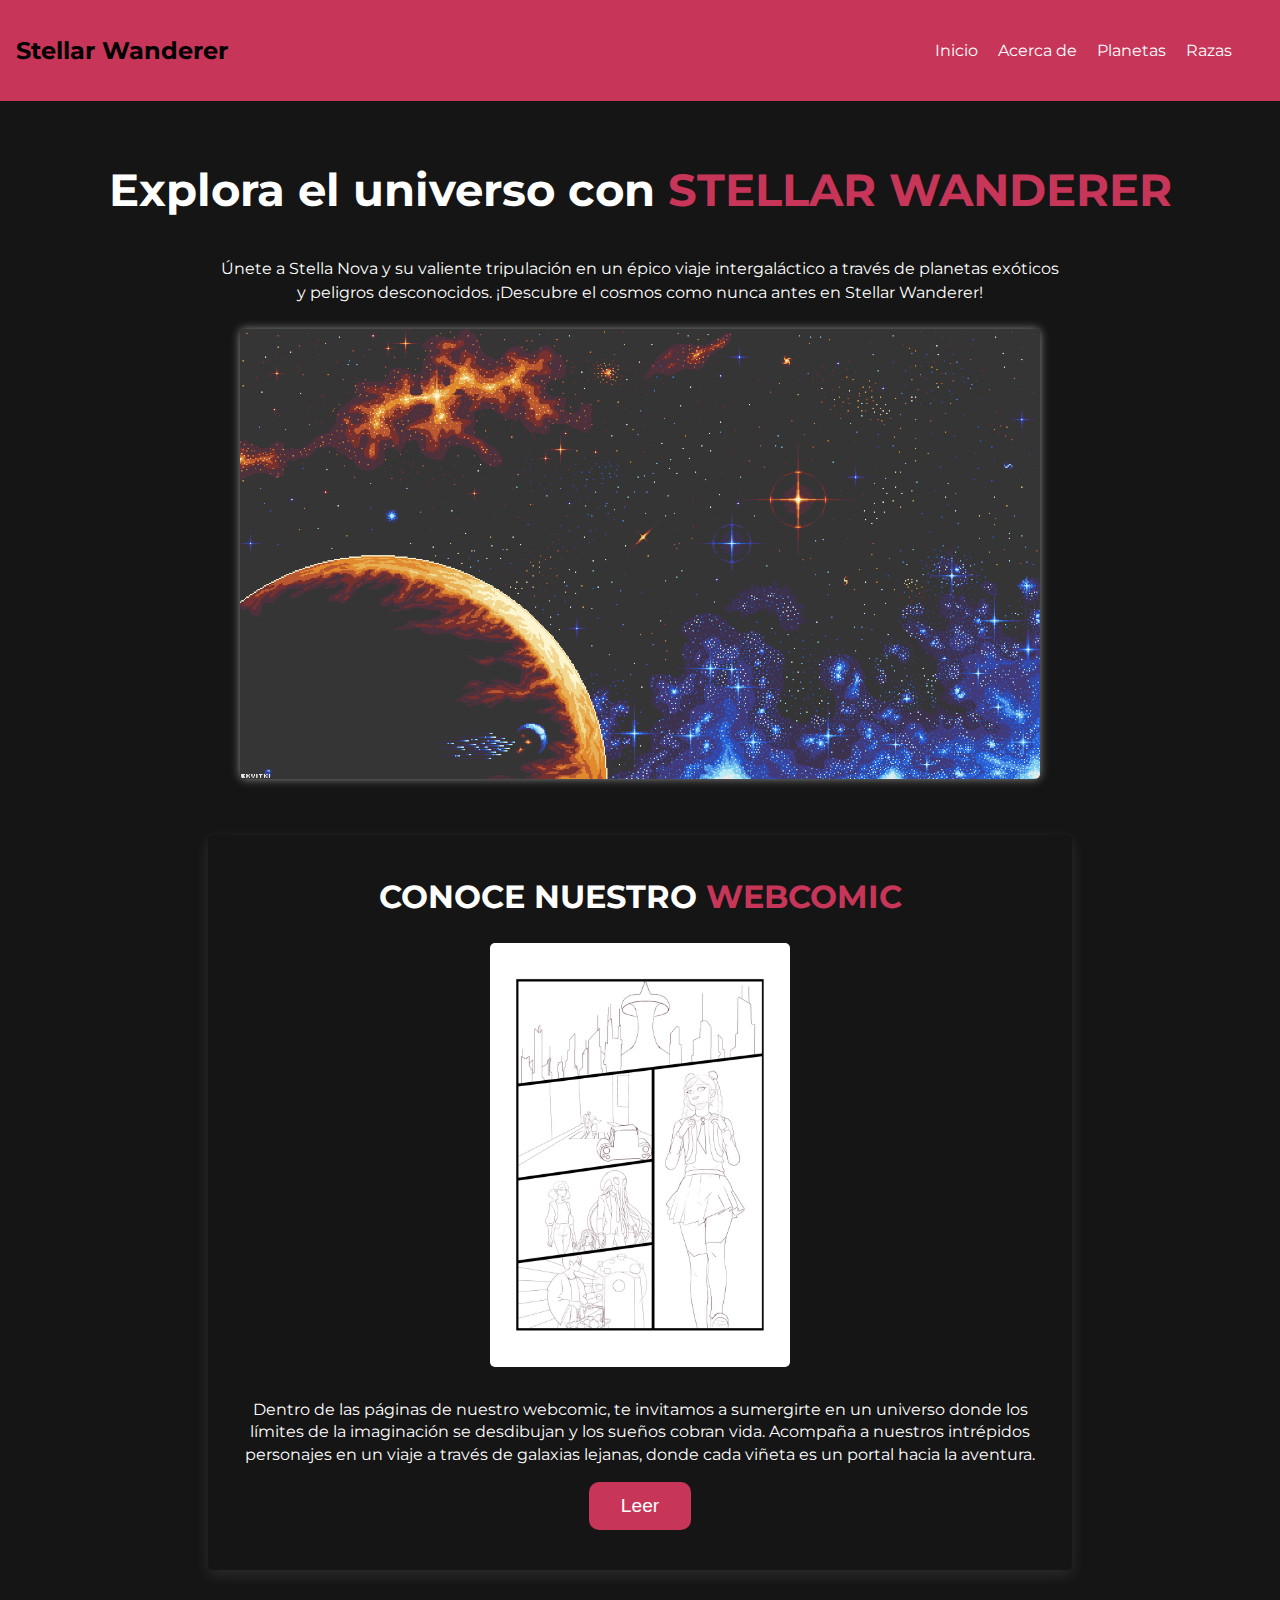
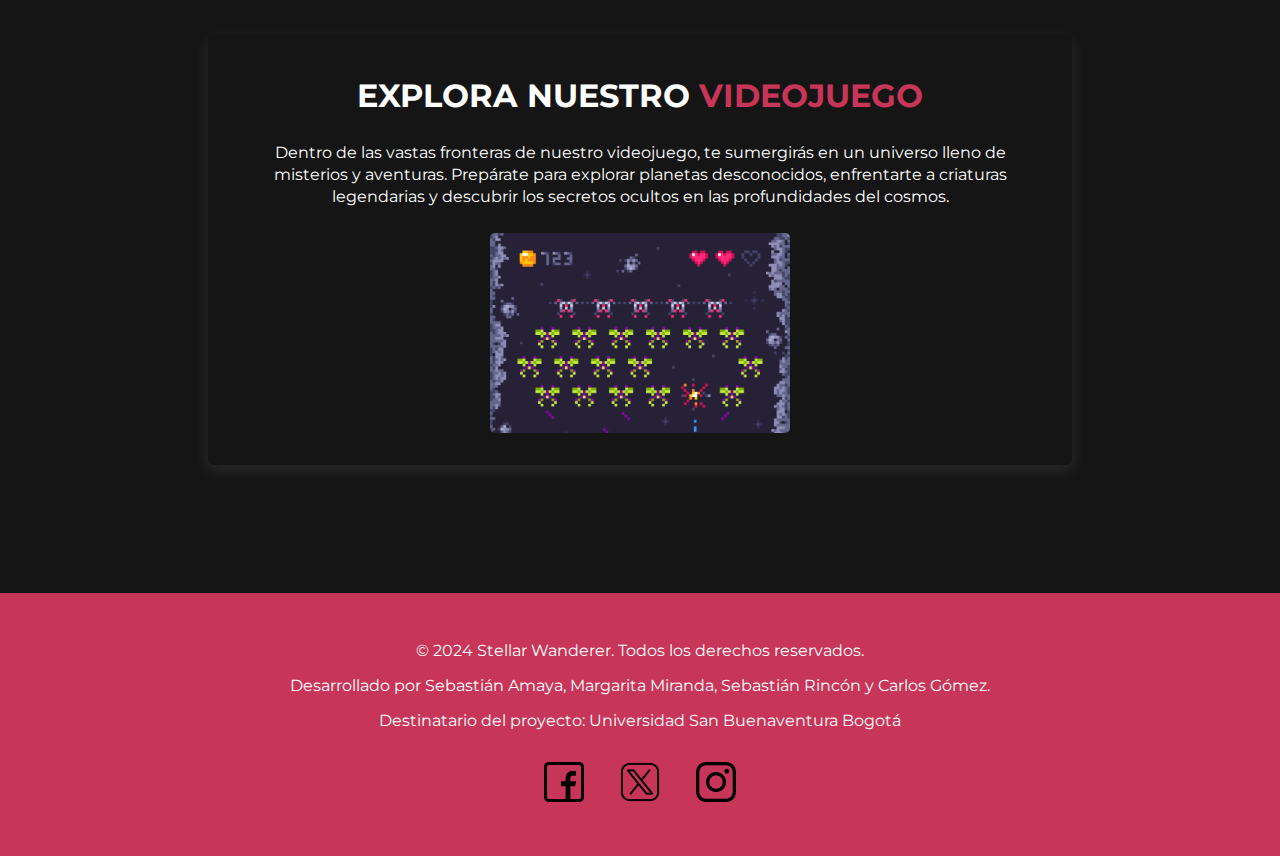
==== index.html @ e580779d "Inicializacion del proyecto" ====
<!DOCTYPE html>
<html lang="es">

<head>
    <meta charset="UTF-8">
    <meta name="viewport" content="width=device-width, initial-scale=1.0">
    <link rel="stylesheet" href="style.css">
    <title>Stellar Wanderer | Inicio</title>
</head>

<body>
    <header class="header">
        <div class="header__logo">
            <h2>Stellar Wanderer</h2>
        </div>
        <nav class="nav">
            <a href="index.html" class="nav__link">Inicio</a>
            <a href="" class="nav__link">Acerca de</a>
            <a href="planets.html" class="nav__link">Planetas</a>
            <a href="" class="nav__link">Razas</a>
        </nav>
    </header>
    <div class="main-container">
        <h1 class="title">Explora el universo con <span class="title__keyword">STELLAR
                WANDERER</span></h1>
        <p class="description">Únete a Stella Nova y su valiente tripulación en un épico viaje intergaláctico a través
            de planetas exóticos
            <br>y peligros desconocidos. ¡Descubre el cosmos como nunca antes en Stellar Wanderer!
        </p>
        <img src="/assets/imgs/space.png" alt="" class="photo-img">
        <section class="content-container">
            <div class="webcomic">
                <h2 class="webcomic__title">CONOCE NUESTRO <span class="webcomic__keyword">WEBCOMIC</span></h2>
                <div class="webcomic__content">
                    <img src="/assets/imgs/webcomictest1.jpg" alt="" class="webcomic__img">
                    <div class="webcomic__description">
                        <p class="webcomic__text">Dentro de las páginas de nuestro webcomic, te invitamos a sumergirte
                            en un universo donde los
                            límites de la imaginación se desdibujan y los sueños cobran vida. Acompaña a nuestros
                            intrépidos
                            personajes en un viaje a través de galaxias lejanas, donde cada viñeta es un portal hacia la
                            aventura.</p>
                        <button class="webcomic__btn-read btn-read"><a href="#" class="webcomic__link">Leer</a></button>
                    </div>
                </div>
            </div>
            <div class="video-game">
                <h2 class="video-game__title">EXPLORA NUESTRO <span class="video-game__keyword">VIDEOJUEGO</span></h2>
                <div class="video-game__content">
                    <p class="video-game__description">Dentro de las vastas fronteras de nuestro videojuego, te
                        sumergirás en un
                        universo lleno de misterios y aventuras. Prepárate para explorar planetas desconocidos,
                        enfrentarte a
                        criaturas legendarias y descubrir los secretos ocultos en las profundidades del cosmos.</p>
                    <img src="/assets/imgs/game.png" alt="" srcset="" class="video-game__img">
                </div>
            </div>
        </section>
    </div>
    <footer class="footer">
        <div class="footer__info">
            <p>© 2024 Stellar Wanderer. Todos los derechos reservados.</p>
            <p>Desarrollado por Sebastián Amaya, Margarita Miranda, Sebastián Rincón y Carlos Gómez.</p>
            <p>Destinatario del proyecto: Universidad San Buenaventura Bogotá</p>
            <div class="social-icons">
                <a href="#" class="social-icon"><img src="/assets/icons/facebook.png" alt="Facebook"></a>
                <a href="#" class="social-icon"><img src="/assets/icons/medios-de-comunicacion-social.png"
                        alt="Twitter"></a>
                <a href="https://www.instagram.com/stellar_wanderer_/" target="_blank" class="social-icon"><img
                        src="/assets/icons/instagram.png" alt="Instagram"></a>
            </div>
        </div>
        </div>
    </footer>

</body>

</html>
---- style.css ----
@import url('https://fonts.googleapis.com/css2?family=Montserrat:ital,wght@0,100..900;1,100..900&display=swap');

:root {
    --bg-color: #151515;
    --white: #fff;
    --primary-color: #C73659;
    --shadow-color: rgba(255, 255, 255, 0.1);
}

body {
    margin: 0;
    box-sizing: border-box;
    font-family: "Montserrat", sans-serif;
    background-color: var(--bg-color);
}

a {
    color: var(--white);
    text-decoration: none;
}

.header {
    display: flex;
    justify-content: space-between;
    background-color: var(--primary-color);
    padding: 1rem;
    align-items: center;
}

.nav {
    padding: 1rem;
}

.nav__link {
    margin-right: 1rem;
}

.nav__link:hover {
    color: #85ec49;
    transition: color 0.3s ease, color 0.3s ease;
}

.main-container {
    overflow-x: hidden;
    display: flex;
    flex-direction: column;
    align-items: center;
    text-align: center;
    margin: 2rem;
    color: var(--white);
}

.title {
    font-size: 2.8em;
    font-weight: bold;
    margin-bottom: 1.5rem;
}

.title__keyword {
    color: var(--primary-color);
}

.description {
    font-weight: light;
    line-height: 1.5rem;
    margin-bottom: 1.5rem;
}

.photo-img {
    max-width: 800px;
    margin-bottom: 1.5rem;
    border-radius: 5px;
    box-shadow: 0px 0px 10px rgba(255, 255, 255, 0.5);
}

.content-container {
    margin: 2rem;
    display: flex;
    flex-direction: column;
    align-items: center;
    text-align: center;
}

.section-title {
    font-size: 2em;
}

.webcomic,
.video-game {
    padding: 1rem;
    border-radius: 5px;
    margin-bottom: 4rem;
    display: flex;
    flex-direction: column;
    align-items: center;
}

.webcomic__content,
.video-game__content {
    display: flex;
    flex-direction: column;
    align-items: center;
}

.webcomic__title,
.video-game__title {
    font-size: 2em;
}

.webcomic__keyword,
.video-game__keyword {
    color: var(--primary-color);
}

.webcomic__description,
.video-game__description {
    max-width: 800px;
    margin: 0 1rem 1.5rem 1rem;
    line-height: 1.4em;
    text-align: justify;
    text-align: center;
}

.webcomic__img,
.video-game__img {
    max-width: 300px;
    border-radius: 5px;
    margin-bottom: 1rem;
}

.webcomic__btn-read {
    display: inline-block;
    background-color: var(--primary-color);
    color: var(--white);
    padding: 0.8rem 2rem;
    border-radius: 10px;
    text-decoration: none;
    transition: background-color 0.3s ease;
    font-size: 1.2em;
    border: none;
    cursor: pointer;
}

.webcomic__btn-read:hover {
    transform: scale(1.05);
    background-color: #8d253d;
}

.webcomic__link,
.video-game__link {
    color: var(--white);
    text-decoration: none;
}

.webcomic {
    box-shadow: 0px 5px 15px var(--shadow-color);
}

.video-game {
    box-shadow: 0px 5px 15px var(--shadow-color);
}

.footer {
    background-color: var(--primary-color);
    color: var(--white);
    padding: 2rem 1rem;
    text-align: center;
}

.footer__info {
    max-width: 800px;
    margin: 0 auto;
}

.footer__info p {
    margin-bottom: 0.5rem;
}

.social-icons {
    margin-top: 1rem;
}

.social-icon {
    color: var(--white);
    font-size: 1.5rem;
    margin: 0 0.5rem;
    transition: color 0.3s ease;
}

.social-icon img {
    width: 40px;
    height: auto;
    margin: 1rem 0.5rem;
    transition: filter 0.3s ease;
}

.social-icon:hover img {
    filter: brightness(0) saturate(100%) invert(100%) sepia(100%) hue-rotate(90deg);
}

#planet-scene {
    margin: 0;
    width: 100vw;
    height: 100vh;
    background: transparent;
    display: flex;
    justify-content: center;
    align-items: center;
    position: relative;
}

#planet-info-container {
    position: absolute;
    top: 40%;
    left: 50%;
    transform: translate(-50%, -50%);
    padding: 2rem;
    border-radius: 10px;
}

.planet-info {
    margin: 0;
    padding: 20px;
    font-size: 16px;
    color: var(--white);
    background-color: rgba(199, 54, 89, 0.8);
    border-radius: 10px;
    box-shadow: 0 0 10px rgba(0, 0, 0, 0.2);
    max-width: 500px;
    text-align: left;
    line-height: 1.5;
}


.planet-info-img {
    border-radius: 5px;
    max-width: 500px;
    height: auto;
    display: block;
    margin: auto;
}

.close-button {
    position: absolute;
    top: 40px;
    right: 40px;
    background-color: transparent;
    border: none;
    color: var(--white);
    font-size: 1.5rem;
    cursor: pointer;
    transition: transform 0.3s ease;
}

.close-button:hover {
    color: #151515;
    transform: scale(1.2);
}



/* Media queries para pantallas más pequeñas */
@media only screen and (max-width: 768px) {
    .header {
        flex-direction: column;
        text-align: center;
    }

    .nav {
        margin-top: 1rem;
    }

    .nav__link {
        display: block;
        margin: 0.5rem 0;
    }

    .main-container {
        margin: 1rem;
    }

    .photo-img {
        max-width: 100%;
    }

    .content-container {
        margin: 1rem;
    }

    .webcomic,
    .video-game {
        width: 100%;
        padding: 1rem 0;
    }

    .webcomic,
    .video-game p {
        font-size: 0.9em;
    }

    #planet-info-container {
        max-width: 90%;
    }

    .planet-info {
        font-size: 14px;
        width: 300px;
    }

    .planet-info-img {
        width: 300px;
    }

}
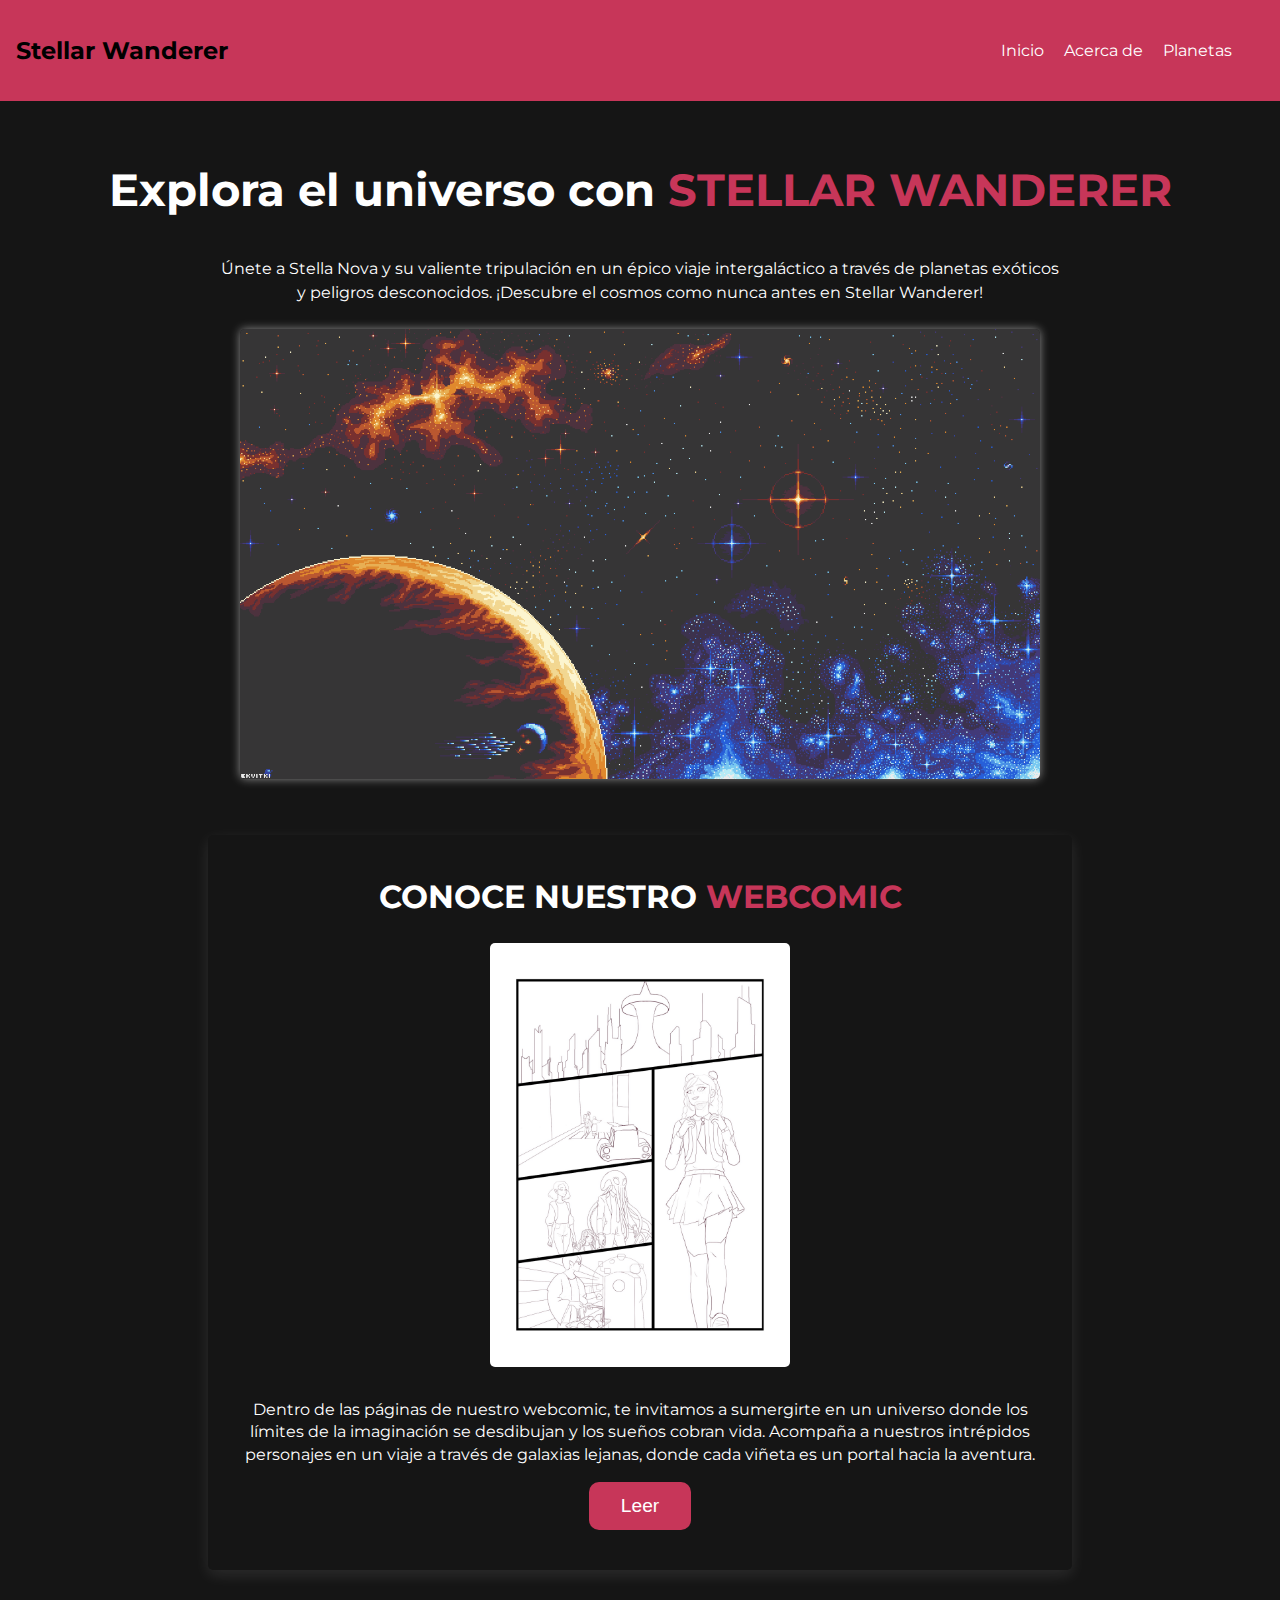
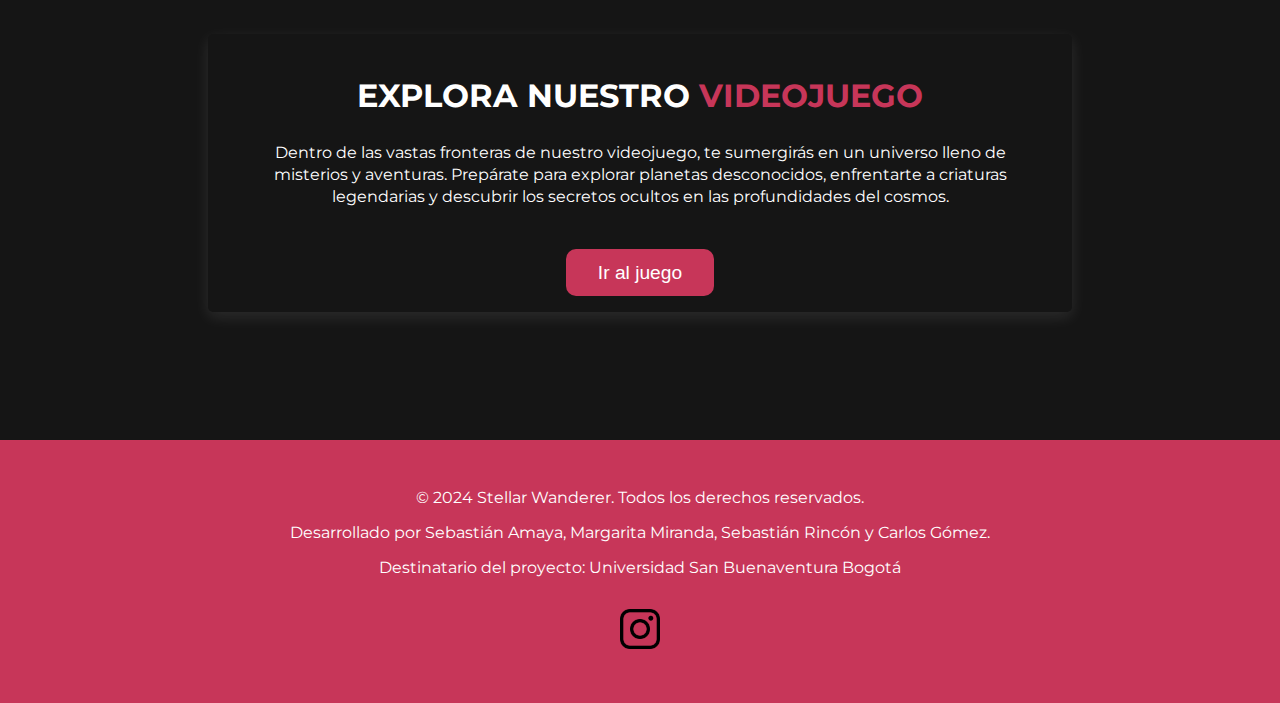
==== commit 6e574966: "correción con el botón del juego" ====
--- a/index.html
+++ b/index.html
@@ -15,9 +15,8 @@
         </div>
         <nav class="nav">
             <a href="index.html" class="nav__link">Inicio</a>
-            <a href="" class="nav__link">Acerca de</a>
+            <a href="about.html" class="nav__link">Acerca de</a>
             <a href="planets.html" class="nav__link">Planetas</a>
-            <a href="" class="nav__link">Razas</a>
         </nav>
     </header>
     <div class="main-container">
@@ -27,12 +26,12 @@
             de planetas exóticos
             <br>y peligros desconocidos. ¡Descubre el cosmos como nunca antes en Stellar Wanderer!
         </p>
-        <img src="/assets/imgs/space.png" alt="" class="photo-img">
+        <img src="./assets/imgs/space.png" alt="" class="photo-img">
         <section class="content-container">
             <div class="webcomic">
                 <h2 class="webcomic__title">CONOCE NUESTRO <span class="webcomic__keyword">WEBCOMIC</span></h2>
                 <div class="webcomic__content">
-                    <img src="/assets/imgs/webcomictest1.jpg" alt="" class="webcomic__img">
+                    <img src="./assets/imgs/webcomictest1.jpg" alt="" class="webcomic__img">
                     <div class="webcomic__description">
                         <p class="webcomic__text">Dentro de las páginas de nuestro webcomic, te invitamos a sumergirte
                             en un universo donde los
@@ -52,7 +51,10 @@
                         universo lleno de misterios y aventuras. Prepárate para explorar planetas desconocidos,
                         enfrentarte a
                         criaturas legendarias y descubrir los secretos ocultos en las profundidades del cosmos.</p>
-                    <img src="/assets/imgs/game.png" alt="" srcset="" class="video-game__img">
+                    <img src="./assets/imgs/stellar_sprite.gif" alt="" srcset="" class="video-game__img">
+                    <a href="https://rinconalv.itch.io/stellar-wanderer" target="_blank" class="webcomic__link"><button
+                            class="webcomic__btn-read btn-read">Ir al
+                            juego</button></a>
                 </div>
             </div>
         </section>
@@ -63,11 +65,8 @@
             <p>Desarrollado por Sebastián Amaya, Margarita Miranda, Sebastián Rincón y Carlos Gómez.</p>
             <p>Destinatario del proyecto: Universidad San Buenaventura Bogotá</p>
             <div class="social-icons">
-                <a href="#" class="social-icon"><img src="/assets/icons/facebook.png" alt="Facebook"></a>
-                <a href="#" class="social-icon"><img src="/assets/icons/medios-de-comunicacion-social.png"
-                        alt="Twitter"></a>
                 <a href="https://www.instagram.com/stellar_wanderer_/" target="_blank" class="social-icon"><img
-                        src="/assets/icons/instagram.png" alt="Instagram"></a>
+                        src="./assets/icons/instagram.png" alt="Instagram"></a>
             </div>
         </div>
         </div>
